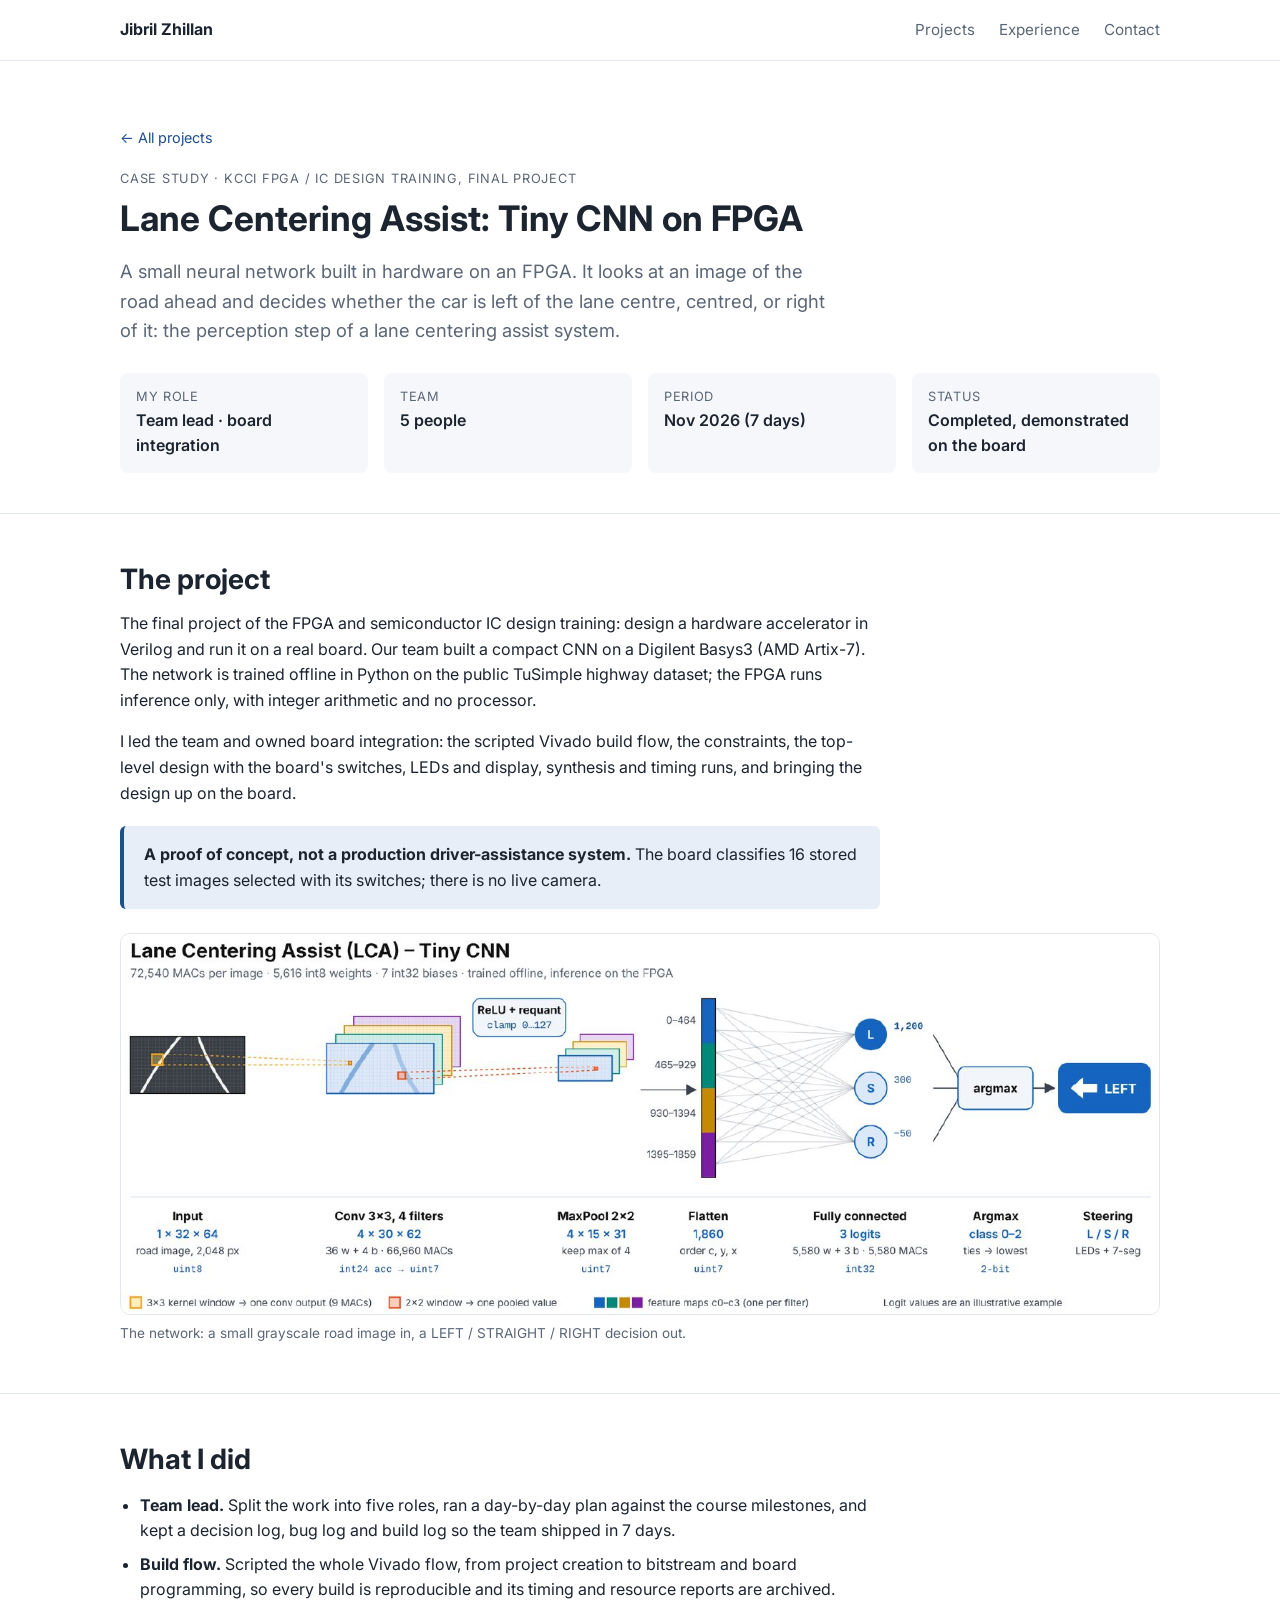
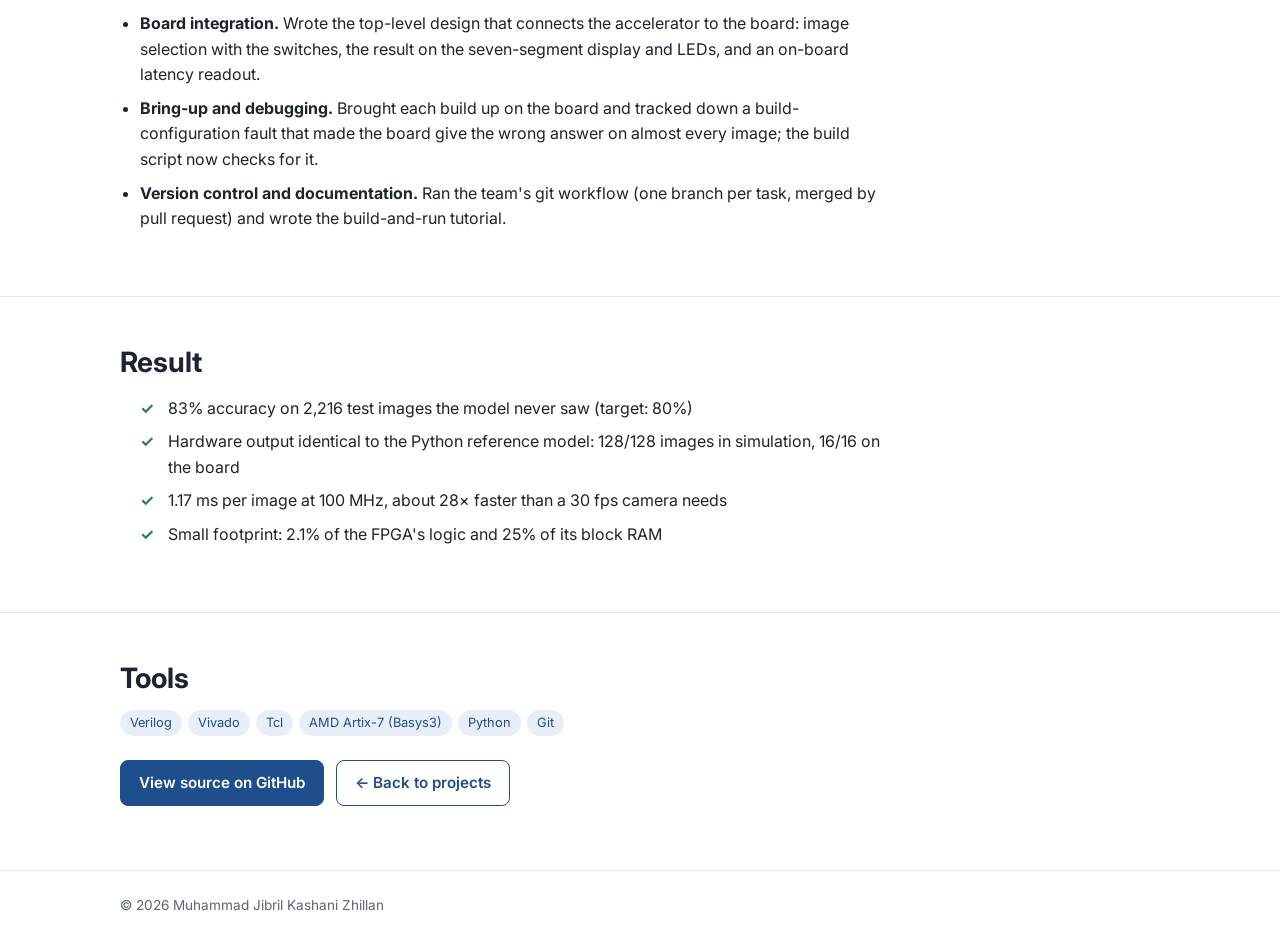
==== lca-fpga.html @ bbd71e7a "Add Tiny CNN on FPGA case study; mark KCCI training complete Co-Authored-By: Claude Opus 5.5 <norepl" ====
<!doctype html>
<html lang="en">
<head>
  <meta charset="utf-8">
  <meta name="viewport" content="width=device-width, initial-scale=1">
  <title>Tiny CNN on FPGA | Jibril Zhillan</title>
  <meta name="description" content="Case study: a tiny CNN accelerator in Verilog on an Artix-7 FPGA that classifies a car's position in its lane, built as the KCCI FPGA training final project.">
  <link rel="preconnect" href="https://fonts.googleapis.com">
  <link rel="preconnect" href="https://fonts.gstatic.com" crossorigin>
  <link href="https://fonts.googleapis.com/css2?family=Inter:wght@400;600;700&display=swap" rel="stylesheet">
  <link rel="stylesheet" href="style.css">
</head>
<body class="case">

<nav class="nav">
  <div class="container">
    <a class="brand" href="index.html">Jibril Zhillan</a>
    <ul>
      <li><a href="index.html#projects">Projects</a></li>
      <li><a href="index.html#experience">Experience</a></li>
      <li><a href="index.html#contact">Contact</a></li>
    </ul>
  </div>
</nav>

<header class="case-hero">
  <div class="container">
    <a class="back" href="index.html#projects">← All projects</a>
    <div class="fact-kicker">Case study · KCCI FPGA / IC Design Training, final project</div>
    <h1>Lane Centering Assist: Tiny CNN on FPGA</h1>
    <p class="summary">
      A small neural network built in hardware on an FPGA. It looks at an image of the road ahead
      and decides whether the car is left of the lane centre, centred, or right of it: the perception
      step of a lane centering assist system.
    </p>
    <div class="facts">
      <div class="fact"><div class="k">My role</div><div class="v">Team lead · board integration</div></div>
      <div class="fact"><div class="k">Team</div><div class="v">5 people</div></div>
      <div class="fact"><div class="k">Period</div><div class="v">Nov 2026 (7 days)</div></div>
      <div class="fact"><div class="k">Status</div><div class="v">Completed, demonstrated on the board</div></div>
    </div>
  </div>
</header>

<main>

<section>
  <div class="container prose">
    <h2>The project</h2>
    <p>
      The final project of the FPGA and semiconductor IC design training: design a hardware accelerator
      in Verilog and run it on a real board. Our team built a compact CNN on a Digilent Basys3
      (AMD Artix-7). The network is trained offline in Python on the public TuSimple highway dataset;
      the FPGA runs inference only, with integer arithmetic and no processor.
    </p>
    <p>
      I led the team and owned board integration: the scripted Vivado build flow, the constraints,
      the top-level design with the board's switches, LEDs and display, synthesis and timing runs,
      and bringing the design up on the board.
    </p>
    <div class="callout">
      <strong>A proof of concept, not a production driver-assistance system.</strong>
      The board classifies 16 stored test images selected with its switches; there is no live camera.
    </div>
    <figure class="photo">
      <img src="assets/lca-cnn.jpg" alt="Diagram of the network: a 64 by 32 road image goes through a convolution layer, pooling and a fully connected layer to a LEFT, STRAIGHT or RIGHT decision" loading="lazy">
      <figcaption>The network: a small grayscale road image in, a LEFT / STRAIGHT / RIGHT decision out.</figcaption>
    </figure>
  </div>
</section>

<section>
  <div class="container prose">
    <h2>What I did</h2>
    <ul>
      <li>
        <strong>Team lead.</strong>
        Split the work into five roles, ran a day-by-day plan against the course milestones,
        and kept a decision log, bug log and build log so the team shipped in 7 days.
      </li>
      <li>
        <strong>Build flow.</strong>
        Scripted the whole Vivado flow, from project creation to bitstream and board programming,
        so every build is reproducible and its timing and resource reports are archived.
      </li>
      <li>
        <strong>Board integration.</strong>
        Wrote the top-level design that connects the accelerator to the board: image selection with the
        switches, the result on the seven-segment display and LEDs, and an on-board latency readout.
      </li>
      <li>
        <strong>Bring-up and debugging.</strong>
        Brought each build up on the board and tracked down a build-configuration fault that made the
        board give the wrong answer on almost every image; the build script now checks for it.
      </li>
      <li>
        <strong>Version control and documentation.</strong>
        Ran the team's git workflow (one branch per task, merged by pull request) and wrote the
        build-and-run tutorial.
      </li>
    </ul>
  </div>
</section>

<section>
  <div class="container prose">
    <h2>Result</h2>
    <ul class="status-list">
      <li class="done">83% accuracy on 2,216 test images the model never saw (target: 80%)</li>
      <li class="done">Hardware output identical to the Python reference model: 128/128 images in simulation, 16/16 on the board</li>
      <li class="done">1.17 ms per image at 100 MHz, about 28× faster than a 30 fps camera needs</li>
      <li class="done">Small footprint: 2.1% of the FPGA's logic and 25% of its block RAM</li>
    </ul>
  </div>
</section>

<section>
  <div class="container prose">
    <h2>Tools</h2>
    <div class="tags">
      <span class="tag">Verilog</span><span class="tag">Vivado</span><span class="tag">Tcl</span>
      <span class="tag">AMD Artix-7 (Basys3)</span><span class="tag">Python</span><span class="tag">Git</span>
    </div>
    <p class="btn-row" style="margin-top:24px">
      <a class="btn btn-primary" href="https://github.com/jibrilzhillan/lca-tiny-cnn-basys3" target="_blank" rel="noopener">View source on GitHub</a>
      <a class="btn btn-outline" href="index.html#projects">← Back to projects</a>
    </p>
  </div>
</section>

</main>

<footer>
  <div class="container">© 2026 Muhammad Jibril Kashani Zhillan</div>
</footer>

</body>
</html>
---- style.css ----
/* Portfolio — clean, corporate. One stylesheet for all pages. */
:root {
  --bg: #ffffff;
  --bg-alt: #f5f7fa;
  --text: #1c2430;
  --muted: #5b6676;
  --line: #e2e7ee;
  --accent: #1f4e8c;
  --accent-soft: #e8eef7;
  --radius: 10px;
  --max: 1080px;
}

* { box-sizing: border-box; }
html { scroll-behavior: smooth; scroll-padding-top: 72px; }
body {
  margin: 0;
  font-family: "Inter", system-ui, -apple-system, "Segoe UI", Roboto, sans-serif;
  font-size: 16px;
  line-height: 1.6;
  color: var(--text);
  background: var(--bg);
}
img { max-width: 100%; display: block; }
a { color: var(--accent); text-decoration: none; }
a:hover { text-decoration: underline; }
h1, h2, h3 { line-height: 1.25; margin: 0 0 .5em; }
h2 { font-size: 1.75rem; }
h3 { font-size: 1.15rem; }
p { margin: 0 0 1em; }

.container { max-width: var(--max); margin: 0 auto; padding: 0 20px; }
section { padding: 72px 0; }
section.alt { background: var(--bg-alt); }
.section-lead { color: var(--muted); max-width: 640px; margin-bottom: 32px; }

/* Nav */
.nav {
  position: sticky; top: 0; z-index: 10;
  background: rgba(255,255,255,.95);
  border-bottom: 1px solid var(--line);
  backdrop-filter: blur(6px);
}
.nav .container { display: flex; align-items: center; justify-content: space-between; height: 60px; }
.nav .brand { font-weight: 700; color: var(--text); }
.nav ul { list-style: none; display: flex; gap: 24px; margin: 0; padding: 0; }
.nav ul a { color: var(--muted); font-size: .95rem; }
.nav ul a:hover { color: var(--accent); text-decoration: none; }

/* Buttons */
.btn {
  display: inline-block; padding: 10px 18px; border-radius: 8px;
  font-weight: 600; font-size: .95rem; border: 1px solid var(--accent);
}
.btn:hover { text-decoration: none; }
.btn-primary { background: var(--accent); color: #fff; }
.btn-primary:hover { background: #173d6f; }
.btn-outline { color: var(--accent); background: #fff; }
.btn-outline:hover { background: var(--accent-soft); }
.btn-row { display: flex; flex-wrap: wrap; gap: 12px; }

/* Hero */
.hero { padding: 88px 0 72px; }
.hero .container { display: grid; grid-template-columns: 1fr 260px; gap: 48px; align-items: center; }
.hero h1 { font-size: 2.6rem; margin-bottom: .2em; }
.hero .headline { font-size: 1.25rem; color: var(--accent); font-weight: 600; margin-bottom: .1em; }
.hero .headline-sub { font-size: 1rem; color: var(--text); font-weight: 600; margin-bottom: .8em; }
.hero .pitch { font-size: 1.1rem; color: var(--muted); max-width: 560px; margin-bottom: 28px; }
.hero .photo { width: 260px; aspect-ratio: 4/5; object-fit: cover; border-radius: 12px; border: 1px solid var(--line); }
.hero .meta { margin-top: 20px; color: var(--muted); font-size: .9rem; }

/* Cards */
.cards { display: grid; grid-template-columns: repeat(auto-fit, minmax(300px, 1fr)); gap: 24px; }
.card {
  background: #fff; border: 1px solid var(--line); border-radius: var(--radius);
  padding: 24px; display: flex; flex-direction: column;
}
.card .kicker { font-size: .8rem; text-transform: uppercase; letter-spacing: .06em; color: var(--muted); margin-bottom: 6px; }
.card .result { font-weight: 600; margin-bottom: 12px; }
.card ul { padding-left: 18px; margin: 0 0 16px; color: var(--muted); }
.card .more { margin-top: auto; font-weight: 600; }
.card .soon { margin-top: auto; color: var(--muted); font-size: .9rem; }
.tags { display: flex; flex-wrap: wrap; gap: 6px; margin-bottom: 16px; }
.tag { background: var(--accent-soft); color: var(--accent); font-size: .8rem; padding: 3px 10px; border-radius: 999px; }

/* Timeline */
.timeline { border-left: 2px solid var(--line); margin-left: 6px; }
.job { position: relative; padding: 0 0 36px 28px; }
.job::before {
  content: ""; position: absolute; left: -7px; top: 6px;
  width: 12px; height: 12px; border-radius: 50%; background: var(--accent);
}
.job:last-child { padding-bottom: 0; }
.job .when { color: var(--muted); font-size: .9rem; }
.job h3 { margin-bottom: 2px; }
.job .org { color: var(--accent); font-weight: 600; margin-bottom: 8px; }
.job ul { margin: 0; padding-left: 18px; }

/* Skills */
.skills { display: grid; grid-template-columns: repeat(auto-fit, minmax(240px, 1fr)); gap: 24px; }
.skill-group h3 { font-size: 1rem; }
.skill-group .proof { font-size: .85rem; color: var(--muted); margin-top: 10px; }

/* Contact */
.contact-list { list-style: none; padding: 0; margin: 0 0 24px; }
.contact-list li { margin-bottom: 8px; }
.contact-list span { display: inline-block; width: 90px; color: var(--muted); }

footer { border-top: 1px solid var(--line); padding: 24px 0; color: var(--muted); font-size: .85rem; }

/* Case study */
.case-hero { padding: 64px 0 40px; border-bottom: 1px solid var(--line); }
.case-hero .back { font-size: .9rem; display: inline-block; margin-bottom: 20px; }
.case-hero h1 { font-size: 2.2rem; }
.fact-kicker { font-size: .8rem; text-transform: uppercase; letter-spacing: .06em; color: var(--muted); margin-bottom: 6px; }
.case-hero .summary { font-size: 1.15rem; color: var(--muted); max-width: 720px; }
.facts { display: grid; grid-template-columns: repeat(auto-fit, minmax(180px, 1fr)); gap: 16px; margin-top: 28px; }
.fact { background: var(--bg-alt); border-radius: 8px; padding: 14px 16px; }
.fact .k { font-size: .8rem; color: var(--muted); text-transform: uppercase; letter-spacing: .05em; }
.fact .v { font-weight: 600; }
.case section { padding: 48px 0; border-bottom: 1px solid var(--line); }
.case section:last-of-type { border-bottom: 0; }
.case .prose > * { max-width: 760px; }
.case .prose ul { padding-left: 20px; }
.case .prose li { margin-bottom: 8px; }
.callout { background: var(--accent-soft); border-left: 4px solid var(--accent); padding: 16px 20px; border-radius: 6px; margin: 20px 0; }
.status-list { list-style: none; padding: 0; }
.status-list li { padding-left: 28px; position: relative; margin-bottom: 8px; }
.status-list li::before { position: absolute; left: 0; font-weight: 700; }
.status-list .done::before { content: "✓"; color: #2e7d4f; }
.status-list .wip::before { content: "…"; color: #b7791f; }
.diagram { border: 1px solid var(--line); border-radius: var(--radius); padding: 16px; background: #fff; overflow-x: auto; }
.diagram svg { min-width: 680px; width: 100%; height: auto; }
.caption { font-size: .85rem; color: var(--muted); margin-top: 8px; }
.case .prose > .gallery, .case .prose > .photo { max-width: none; }
.photo { margin: 24px 0 0; }
.photo img { width: 100%; border-radius: var(--radius); border: 1px solid var(--line); }
.photo figcaption { font-size: .85rem; color: var(--muted); margin-top: 8px; }
.gallery { display: grid; grid-template-columns: repeat(auto-fit, minmax(240px, 1fr)); gap: 16px; margin-top: 24px; }
.gallery figure { margin: 0; border: 1px solid var(--line); border-radius: var(--radius); overflow: hidden; background: var(--bg-alt); }
.gallery img { width: 100%; height: 240px; object-fit: contain; background: var(--bg-alt); }
.gallery figcaption { font-size: .85rem; color: var(--muted); padding: 8px 12px; }

@media (max-width: 760px) {
  .nav ul { display: none; }
  .hero { padding-top: 48px; }
  .hero .container { grid-template-columns: 1fr; }
  .hero .photo { width: 180px; order: -1; }
  .hero h1 { font-size: 2rem; }
  section { padding: 56px 0; }
  .container { padding: 0 16px; }
}
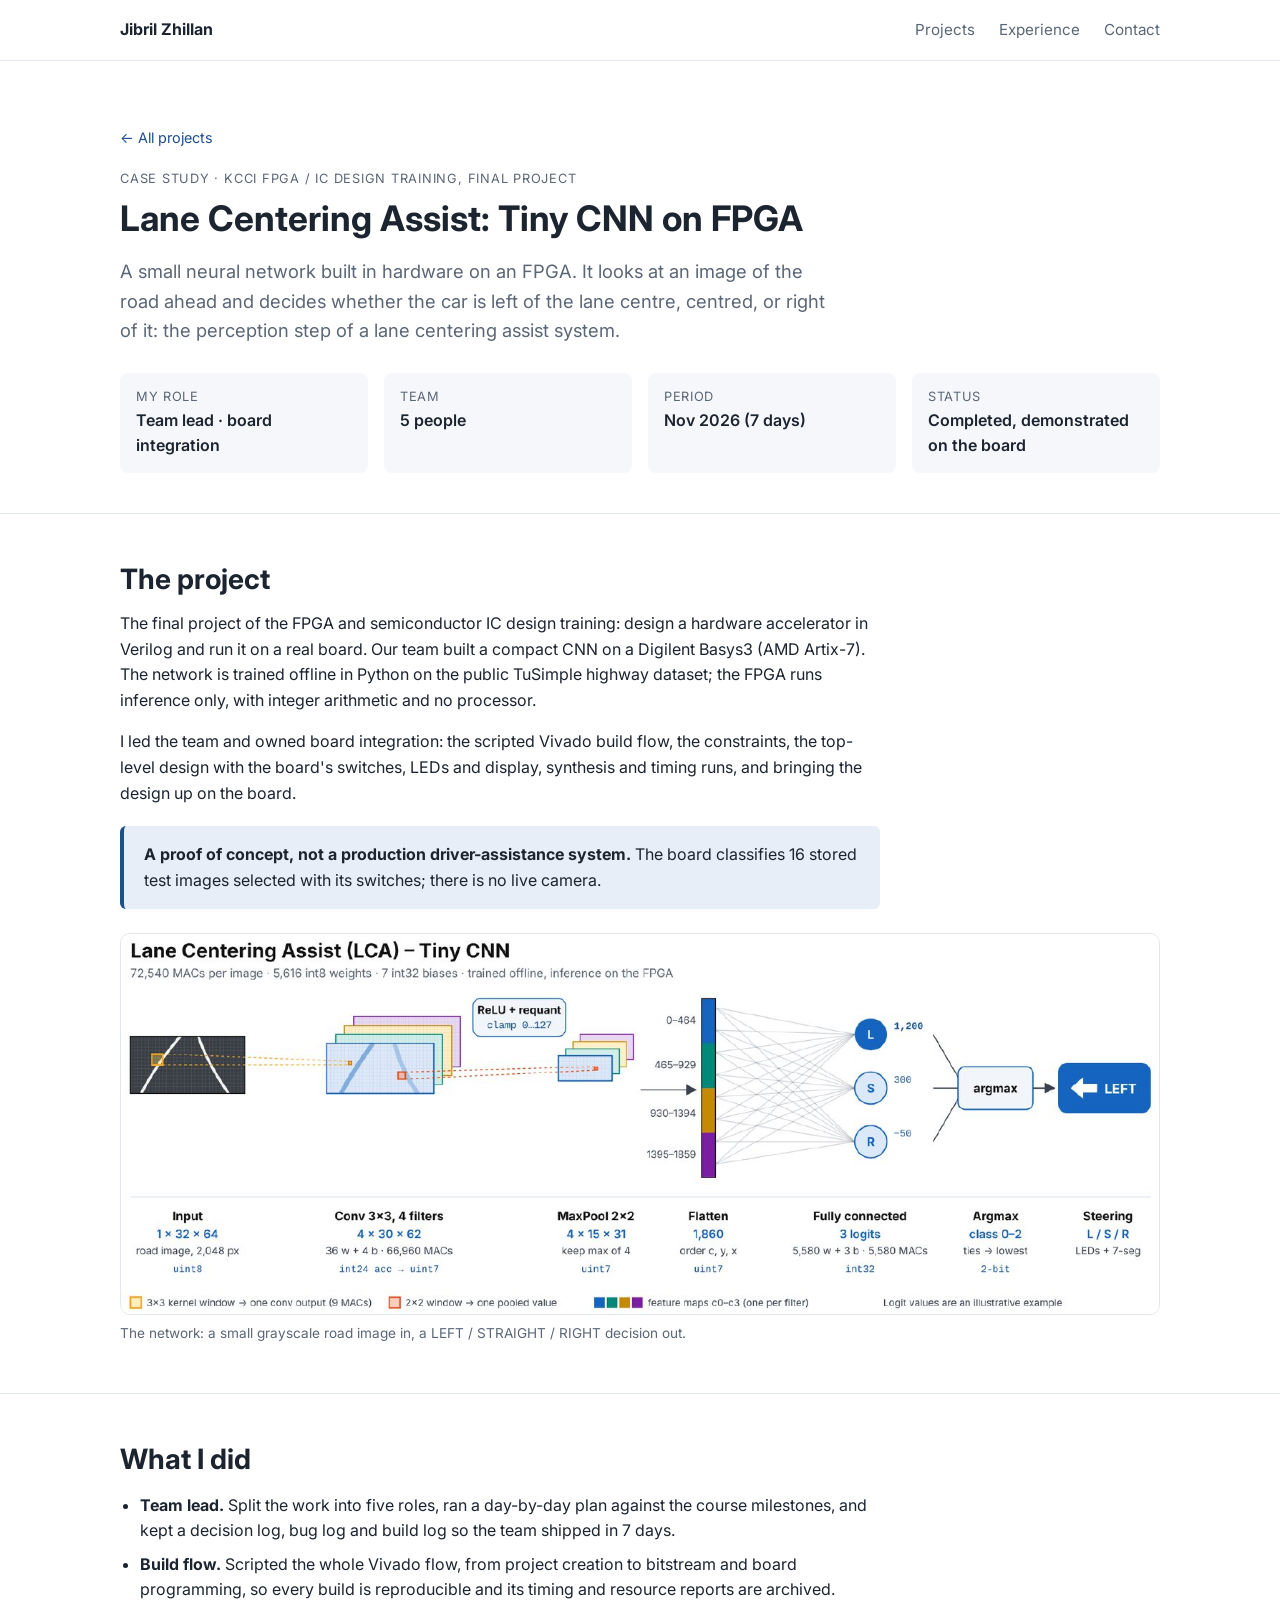
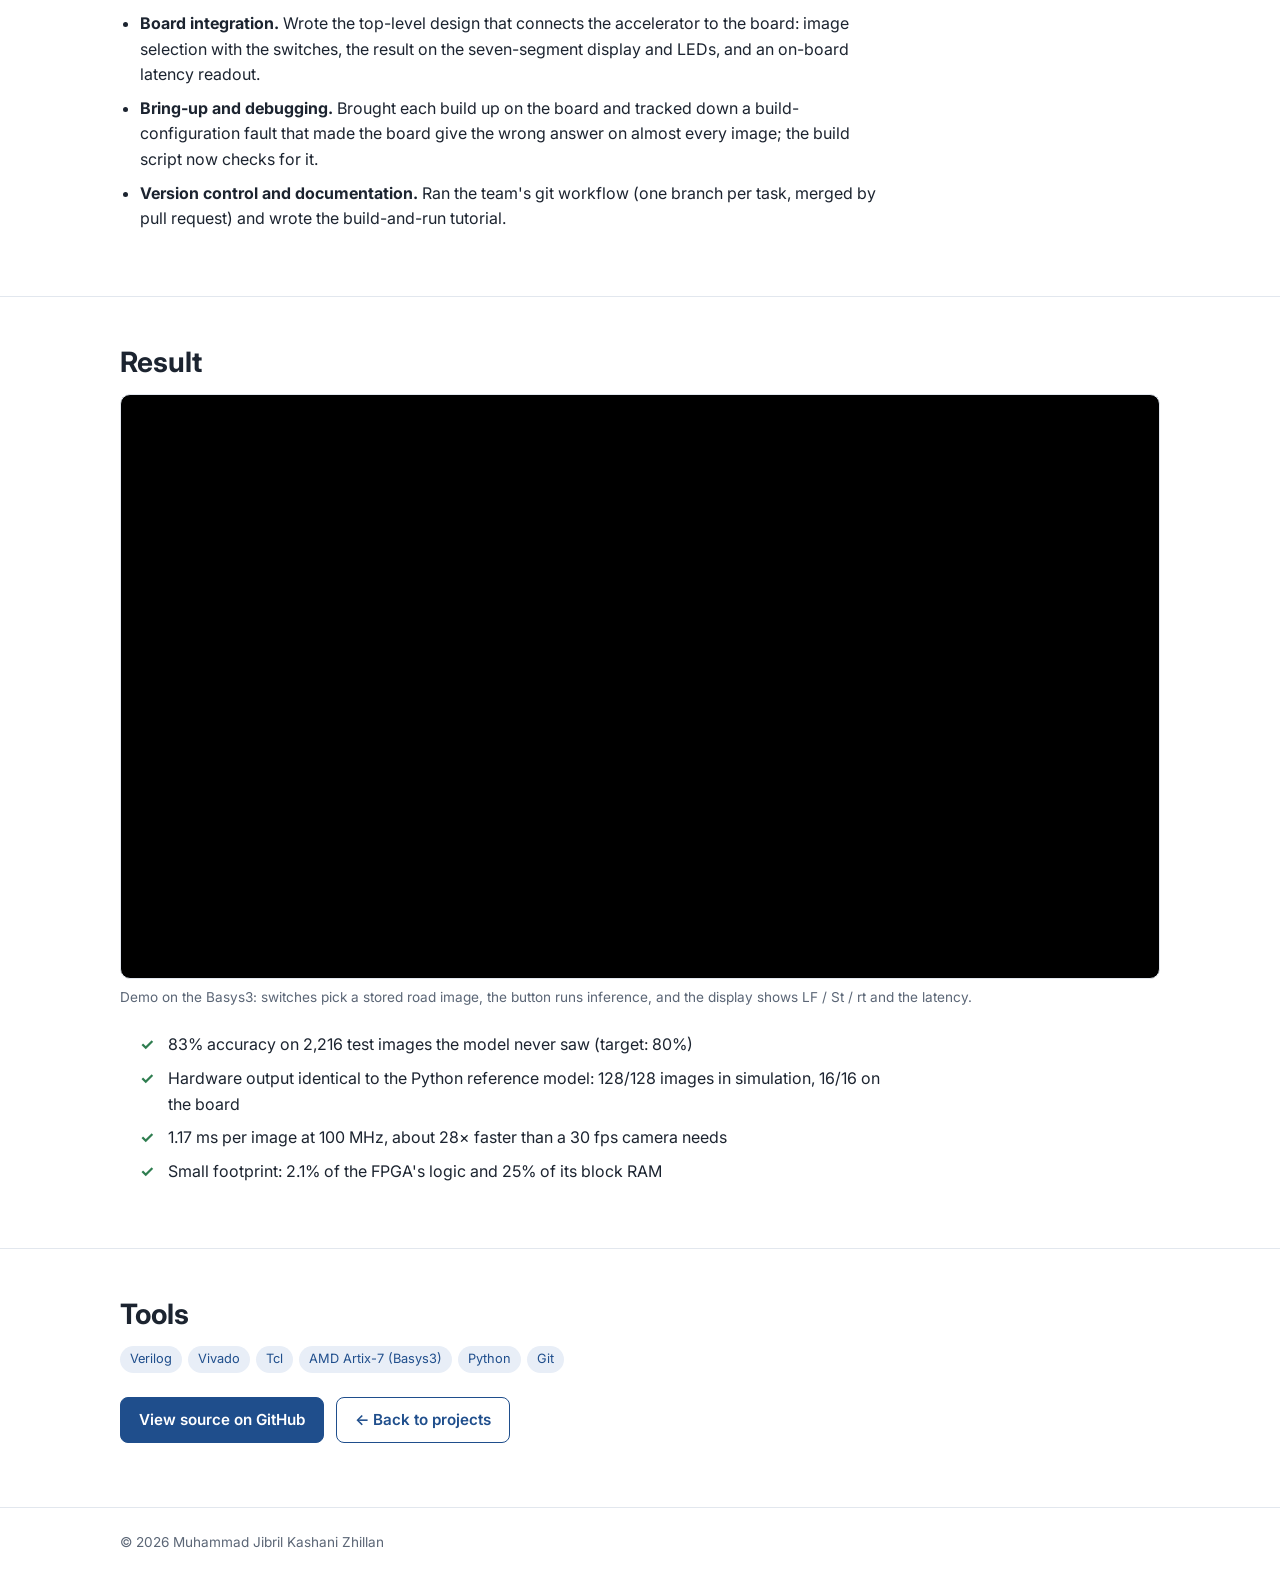
==== commit 30a6a40f: "Embed FPGA demo video on the Tiny CNN case study Co-Authored-By: Claude Opus 5.5 <noreply@anthropic." ====
--- a/lca-fpga.html
+++ b/lca-fpga.html
@@ -105,6 +105,10 @@
 <section>
   <div class="container prose">
     <h2>Result</h2>
+    <figure class="photo video">
+      <iframe src="https://www.youtube-nocookie.com/embed/hvUAcI4PJ1E" title="Tiny CNN for lane position on a Basys3 FPGA: live demo" loading="lazy" allow="accelerometer; encrypted-media; gyroscope; picture-in-picture; fullscreen" referrerpolicy="strict-origin-when-cross-origin" allowfullscreen></iframe>
+      <figcaption>Demo on the Basys3: switches pick a stored road image, the button runs inference, and the display shows LF / St / rt and the latency.</figcaption>
+    </figure>
     <ul class="status-list">
       <li class="done">83% accuracy on 2,216 test images the model never saw (target: 80%)</li>
       <li class="done">Hardware output identical to the Python reference model: 128/128 images in simulation, 16/16 on the board</li>
--- a/style.css
+++ b/style.css
@@ -136,6 +136,8 @@
 .photo { margin: 24px 0 0; }
 .photo img { width: 100%; border-radius: var(--radius); border: 1px solid var(--line); }
 .photo figcaption { font-size: .85rem; color: var(--muted); margin-top: 8px; }
+.photo.video { margin: 0 0 24px; }
+.photo iframe { display: block; width: 100%; aspect-ratio: 16/9; border: 1px solid var(--line); border-radius: var(--radius); background: #000; }
 .gallery { display: grid; grid-template-columns: repeat(auto-fit, minmax(240px, 1fr)); gap: 16px; margin-top: 24px; }
 .gallery figure { margin: 0; border: 1px solid var(--line); border-radius: var(--radius); overflow: hidden; background: var(--bg-alt); }
 .gallery img { width: 100%; height: 240px; object-fit: contain; background: var(--bg-alt); }
